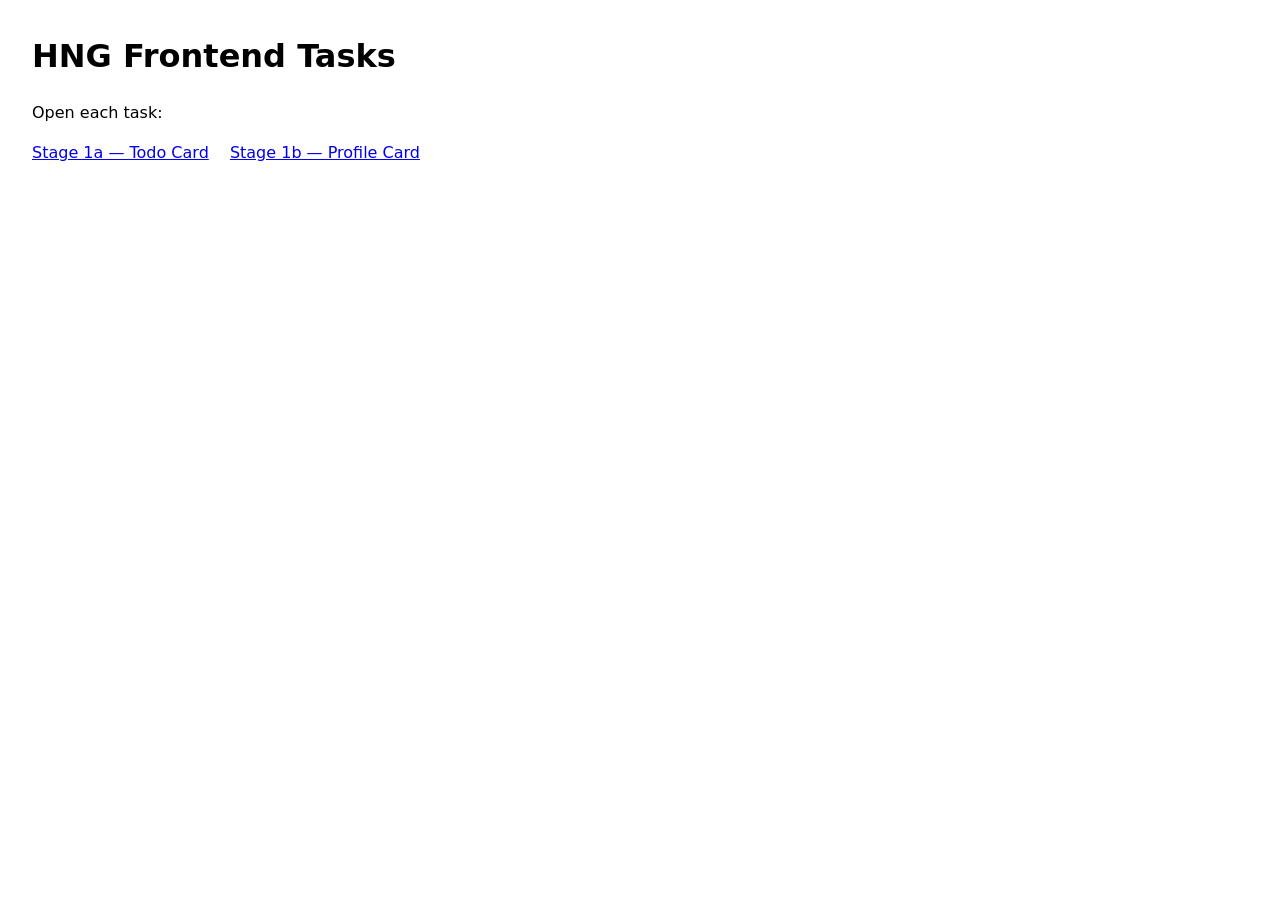
==== index.html @ 8b475c30 "Feat: Base URL for both Task_Card & Task_Profile" ====
<!DOCTYPE html>
<html lang="en">
<head>
  <meta charset="UTF-8" />
  <meta name="viewport" content="width=device-width, initial-scale=1.0" />
  <title>HNG Frontend Tasks</title>
  <style>
    body { font-family: system-ui, sans-serif; margin: 2rem; line-height: 1.5; }
    a { display: inline-block; margin-right: 1rem; }
  </style>
</head>
<body>
  <h1>HNG Frontend Tasks</h1>
  <p>Open each task:</p>
  <p>
    <a href="/Task_Card/">Stage 1a — Todo Card</a>
    <a href="/Task_Profile/">Stage 1b — Profile Card</a>
  </p>
</body>
</html>
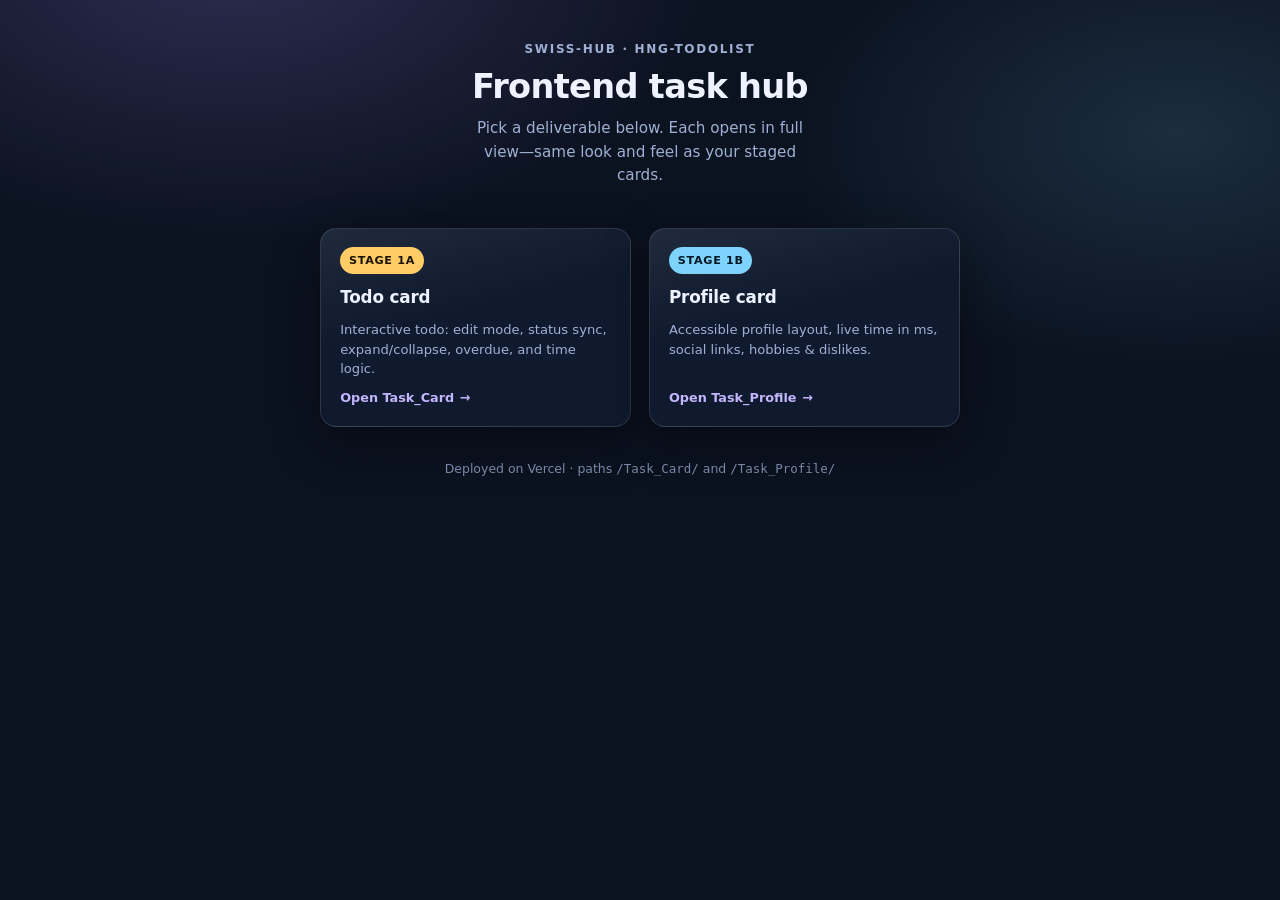
==== commit 39cac958: "style: polish root landing page for Task_Card and Task_Profile" ====
--- a/index.html
+++ b/index.html
@@ -5,16 +5,212 @@
   <meta name="viewport" content="width=device-width, initial-scale=1.0" />
   <title>HNG Frontend Tasks</title>
   <style>
-    body { font-family: system-ui, sans-serif; margin: 2rem; line-height: 1.5; }
-    a { display: inline-block; margin-right: 1rem; }
+    :root {
+      --bg: #0b1220;
+      --surface: #0f1a2e;
+      --text: #eef3ff;
+      --muted: #9fb0d4;
+      --border: rgba(255, 255, 255, 0.12);
+      --accent: #a78bfa;
+      --accent-soft: rgba(167, 139, 250, 0.22);
+      --cyan-soft: rgba(125, 211, 252, 0.14);
+      --card-shadow: 0 16px 48px rgba(0, 0, 0, 0.4);
+    }
+
+    *,
+    *::before,
+    *::after {
+      box-sizing: border-box;
+    }
+
+    html {
+      height: 100%;
+    }
+
+    body {
+      margin: 0;
+      min-height: 100%;
+      font-family: ui-sans-serif, system-ui, -apple-system, Segoe UI, Roboto, Arial, "Noto Sans",
+        sans-serif;
+      color: var(--text);
+      background: radial-gradient(900px 520px at 18% -5%, var(--accent-soft), transparent 55%),
+        radial-gradient(800px 480px at 92% 15%, var(--cyan-soft), transparent 50%),
+        var(--bg);
+      line-height: 1.55;
+    }
+
+    .page {
+      min-height: 100%;
+      padding: clamp(1.25rem, 4vw, 2.5rem);
+      display: grid;
+      place-items: center;
+    }
+
+    .shell {
+      width: 100%;
+      max-width: 640px;
+    }
+
+    .hero {
+      text-align: center;
+      margin-bottom: clamp(1.75rem, 4vw, 2.5rem);
+    }
+
+    .hero__eyebrow {
+      margin: 0 0 0.5rem;
+      font-size: 0.75rem;
+      font-weight: 700;
+      letter-spacing: 0.14em;
+      text-transform: uppercase;
+      color: var(--muted);
+    }
+
+    .hero__title {
+      margin: 0 0 0.65rem;
+      font-size: clamp(1.65rem, 4vw, 2.1rem);
+      font-weight: 750;
+      letter-spacing: -0.02em;
+      line-height: 1.2;
+    }
+
+    .hero__subtitle {
+      margin: 0 auto;
+      max-width: 34ch;
+      color: var(--muted);
+      font-size: 0.95rem;
+    }
+
+    .cards {
+      display: grid;
+      gap: 1rem;
+    }
+
+    @media (min-width: 560px) {
+      .cards {
+        grid-template-columns: 1fr 1fr;
+        gap: 1.1rem;
+      }
+    }
+
+    .card-link {
+      display: flex;
+      flex-direction: column;
+      align-items: flex-start;
+      gap: 0.65rem;
+      padding: 1.15rem 1.2rem;
+      border-radius: 16px;
+      border: 1px solid var(--border);
+      background: linear-gradient(165deg, rgba(255, 255, 255, 0.07), transparent 42%), var(--surface);
+      box-shadow: var(--card-shadow);
+      text-decoration: none;
+      color: inherit;
+      transition: transform 0.18s ease, border-color 0.18s ease, box-shadow 0.18s ease;
+      min-height: 100%;
+    }
+
+    .card-link:hover {
+      transform: translateY(-2px);
+      border-color: rgba(167, 139, 250, 0.35);
+      box-shadow: 0 20px 56px rgba(0, 0, 0, 0.45);
+    }
+
+    .card-link:focus-visible {
+      outline: 3px solid var(--accent);
+      outline-offset: 3px;
+    }
+
+    .card-link__badge {
+      font-size: 0.7rem;
+      font-weight: 750;
+      letter-spacing: 0.06em;
+      text-transform: uppercase;
+      color: #1a1306;
+      background: #ffcc66;
+      padding: 0.28rem 0.55rem;
+      border-radius: 999px;
+    }
+
+    .card-link__badge--profile {
+      color: #001826;
+      background: #7dd3fc;
+    }
+
+    .card-link__title {
+      margin: 0;
+      font-size: 1.05rem;
+      font-weight: 700;
+      letter-spacing: -0.01em;
+    }
+
+    .card-link__desc {
+      margin: 0;
+      font-size: 0.82rem;
+      color: var(--muted);
+      line-height: 1.45;
+    }
+
+    .card-link__cta {
+      margin-top: auto;
+      font-size: 0.8rem;
+      font-weight: 650;
+      color: #c4b5fd;
+      display: inline-flex;
+      align-items: center;
+      gap: 0.35rem;
+    }
+
+    .card-link__cta::after {
+      content: "→";
+      transition: transform 0.18s ease;
+    }
+
+    .card-link:hover .card-link__cta::after {
+      transform: translateX(3px);
+    }
+
+    .footer {
+      margin-top: 2rem;
+      text-align: center;
+      font-size: 0.78rem;
+      color: rgba(159, 176, 212, 0.75);
+    }
   </style>
 </head>
 <body>
-  <h1>HNG Frontend Tasks</h1>
-  <p>Open each task:</p>
-  <p>
-    <a href="/Task_Card/">Stage 1a — Todo Card</a>
-    <a href="/Task_Profile/">Stage 1b — Profile Card</a>
-  </p>
+  <main class="page">
+    <div class="shell">
+      <header class="hero">
+        <p class="hero__eyebrow">Swiss-hub · HNG-TodoList</p>
+        <h1 class="hero__title">Frontend task hub</h1>
+        <p class="hero__subtitle">
+          Pick a deliverable below. Each opens in full view—same look and feel as your staged cards.
+        </p>
+      </header>
+
+      <nav class="cards" aria-label="Task links">
+        <a class="card-link" href="/Task_Card/">
+          <span class="card-link__badge">Stage 1a</span>
+          <h2 class="card-link__title">Todo card</h2>
+          <p class="card-link__desc">
+            Interactive todo: edit mode, status sync, expand/collapse, overdue, and time logic.
+          </p>
+          <span class="card-link__cta">Open Task_Card</span>
+        </a>
+
+        <a class="card-link" href="/Task_Profile/">
+          <span class="card-link__badge card-link__badge--profile">Stage 1b</span>
+          <h2 class="card-link__title">Profile card</h2>
+          <p class="card-link__desc">
+            Accessible profile layout, live time in ms, social links, hobbies &amp; dislikes.
+          </p>
+          <span class="card-link__cta">Open Task_Profile</span>
+        </a>
+      </nav>
+
+      <footer class="footer">
+        Deployed on Vercel · paths <code>/Task_Card/</code> and <code>/Task_Profile/</code>
+      </footer>
+    </div>
+  </main>
 </body>
-</html>+</html>
